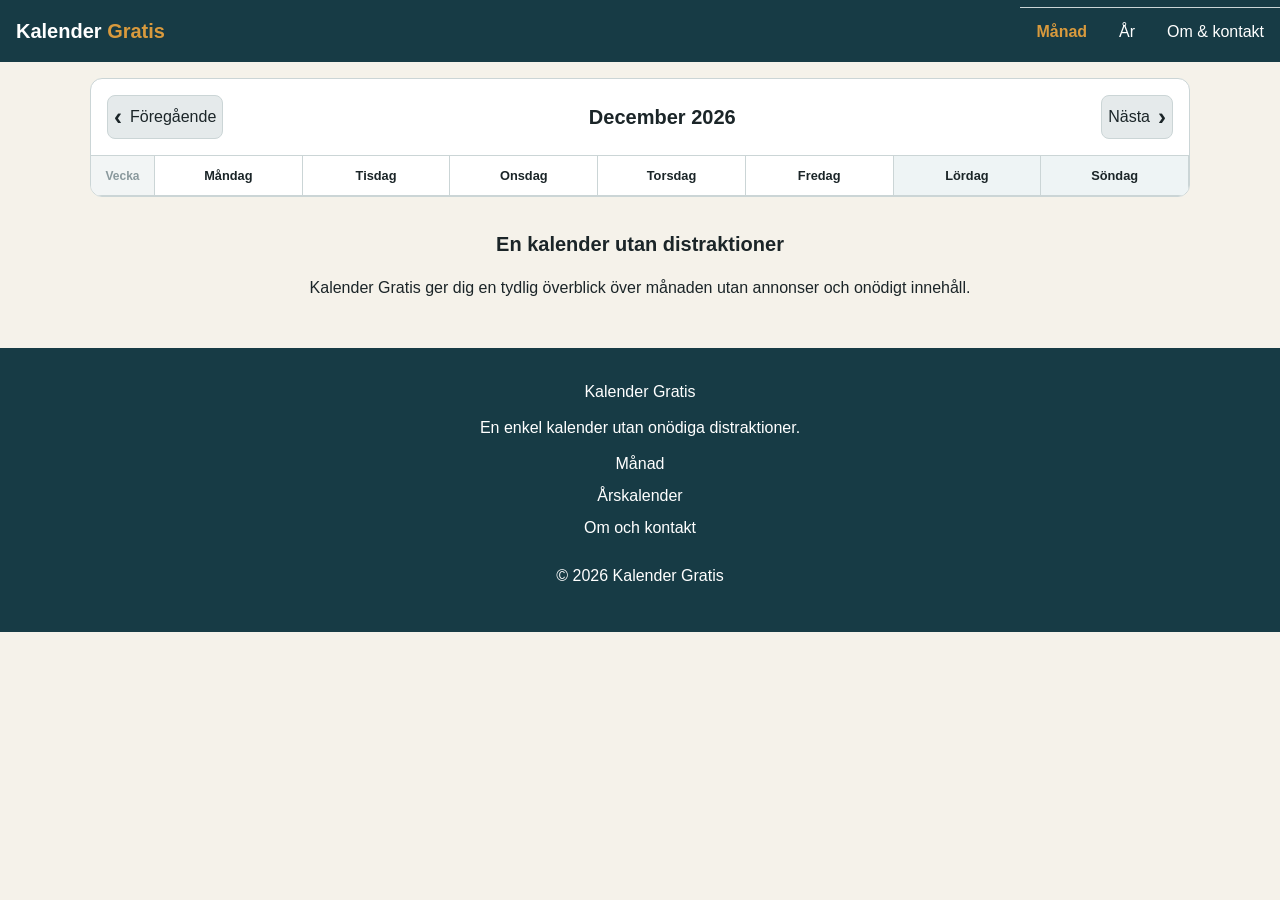
==== index.html @ 6586963d "Skapar vecka/dagar grid med js" ====
<!doctype html>
<html lang="sv">
  <head>
    <meta charset="utf-8" />
    <meta name="viewport" content="width=device-width, initial-scale=1.0" />

    <link rel="stylesheet" href="css/style.css" />

    <title>Månadskalender | Kalender Gratis</title>
  </head>

  <body>
    <header>
      <a href="index.html" class="logo">Kalender <span>Gratis</span></a>

      <button
        type="button"
        class="menu-button"
        aria-label="Öppna meny"
        aria-expanded="false"
        aria-controls="main-navigation"
      >
        <span aria-hidden="true">☰</span>
      </button>

      <nav id="main-navigation" aria-label="Huvudnavigation">
        <ul>
          <li><a href="index.html" aria-current="page">Månad</a></li>
          <li><a href="arskalender.html">År</a></li>
          <li><a href="om.html">Om &amp; kontakt</a></li>
        </ul>
      </nav>
    </header>

    <main>
      <section class="month-calendar" aria-labelledby="month-heading">
        <div class="calendar-controls">
          <button
            type="button"
            id="previous-month"
            aria-label="Visa föregående månad"
          >
            <span class="button-arrow" aria-hidden="true">&lsaquo;</span>
            <span class="button-text">Föregående</span>
          </button>

          <h1 id="month-heading">September 2026</h1>

          <button type="button" id="next-month" aria-label="Visa nästa månad">
            <span class="button-text">Nästa</span>
            <span class="button-arrow" aria-hidden="true">&rsaquo;</span>
          </button>
        </div>

        <div id="calendar" class="calendar-grid">
          <!-- Kalendern skapas med js -->
        </div>
      </section>

      <section class="introduction" aria-labelledby="introduction-heading">
        <h2 id="introduction-heading">En kalender utan distraktioner</h2>

        <p>
          Kalender Gratis ger dig en tydlig överblick över månaden utan annonser
          och onödigt innehåll.
        </p>
      </section>
    </main>

    <footer>
      <p>Kalender Gratis</p>
      <p>En enkel kalender utan onödiga distraktioner.</p>

      <nav aria-label="Sidfotsnavigation">
        <ul>
          <li><a href="index.html">Månad</a></li>
          <li><a href="arskalender.html">Årskalender</a></li>
          <li><a href="om.html">Om och kontakt</a></li>
        </ul>
      </nav>

      <p>&copy; 2026 Kalender Gratis</p>
    </footer>

    <script src="js/navigation.js"></script>
    <script src="js/kalender.js"></script>
  </body>
</html>
---- css/style.css ----
:root {
  --color-primary: #173b45;
  --color-background: #f5f2ea;
  --color-surface: #ffffff;
  --color-weekend: #eef4f5;
  --color-week: #f2f5f5;
  --color-border: #cbd5d6;
  --color-button: #e5eaeb;
  --color-accent: #d99a3d;
  --color-text: #1b2528;
  --color-muted: #8a999d;
}
* {
  box-sizing: border-box;
}

body {
  margin: 0;
  min-height: 100vh;
  background-color: var(--color-background);
  color: var(--color-text);
  font-family: Arial, Helvetica, sans-serif;
  line-height: 1.5;
}

img {
  display: block;
  max-width: 100%;
}

button,
input,
textarea {
  font: inherit;
}

a {
  color: inherit;
}

ul {
  margin: 0;
  padding: 0;
  list-style: none;
}
/* Header och mobilnavigation */

header {
  display: grid;
  grid-template-columns: 1fr auto;
  align-items: center;
  background-color: var(--color-primary);
  color: #ffffff;
}

.logo {
  padding: 1rem;
  font-size: 1.25rem;
  font-weight: bold;
  text-decoration: none;
}

.logo span {
  color: var(--color-accent);
}

.menu-button {
  margin-right: 1rem;
  padding: 0.4rem 0.6rem;
  border: 0;
  background-color: transparent;
  color: #ffffff;
  font-size: 1.5rem;
  cursor: pointer;
}

header nav {
  display: none;
  grid-column: 1 / -1;
  border-top: 1px solid var(--color-border);
}

header nav.open {
  display: block;
}

header nav a {
  display: block;
  padding: 0.75rem 1rem;
  text-align: center;
  text-decoration: none;
}

header nav a:hover,
header nav a:focus-visible {
  background-color: rgba(255, 255, 255, 0.1);
}

header nav a[aria-current="page"] {
  color: var(--color-accent);
  font-weight: bold;
}

/* Footer */

footer {
  padding: 2rem 1rem;
  background-color: var(--color-primary);
  color: #ffffff;
  text-align: center;
}

footer p {
  margin: 0 0 0.75rem;
}

footer ul {
  margin-bottom: 1.5rem;
}

footer li {
  margin-bottom: 0.5rem;
}

footer a {
  text-decoration: none;
}

footer a:hover,
footer a:focus-visible {
  color: var(--color-accent);
  text-decoration: underline;
}

/* Döljer knapptexterna i mobilversionen */
.button-text {
  display: none;
}

/* Sidans huvudinnehåll */

main {
  padding: 1rem;
}

/* Månadskalender */

.month-calendar {
  max-width: 1100px;
  margin: 0 auto;
  overflow: hidden;
  border: 1px solid var(--color-border);
  border-radius: 0.75rem;
  background-color: var(--color-surface);
}

.calendar-controls {
  display: grid;
  grid-template-columns: auto 1fr auto;
  gap: 0.5rem;
  align-items: center;
  padding: 1rem;
}

.calendar-controls h1 {
  margin: 0;
  font-size: 1.25rem;
  text-align: center;
}

.calendar-controls button {
  display: flex;
  min-width: 2.75rem;
  min-height: 2.75rem;
  align-items: center;
  justify-content: center;
  border: 1px solid var(--color-border);
  border-radius: 0.5rem;
  background-color: var(--color-button);
  color: var(--color-text);
  cursor: pointer;
}

.calendar-controls button:hover,
.calendar-controls button:focus-visible {
  background-color: var(--color-accent);
}

.button-arrow {
  font-size: 1.5rem;
  font-weight: bold;
  line-height: 1;
}

/* Kalenderrutnät */

.calendar-grid {
  display: grid;
  grid-template-columns: 2rem repeat(7, 1fr);
  border-top: 1px solid var(--color-border);
}

.weekday,
.week-number,
.calendar-day {
  display: grid;
  min-width: 0;
  min-height: 3rem;
  place-items: center;
  border-right: 1px solid var(--color-border);
  border-bottom: 1px solid var(--color-border);
}

.weekday-short {
  display: inline;
}

.weekday-full {
  display: none;
}

.weekday {
  min-height: 2.5rem;
  font-size: 0.8rem;
  font-weight: bold;
}

.week-label,
.week-number {
  background-color: var(--color-week);
  color: var(--color-muted);
  font-size: 0.75rem;
}

.weekend {
  background-color: var(--color-weekend);
}

.muted {
  color: var(--color-muted);
}

/* Introduktion */

.introduction {
  max-width: 700px;
  margin: 2rem auto;
  text-align: center;
}

.introduction h2 {
  margin-top: 0;
  font-size: 1.25rem;
}

.introduction p {
  margin-bottom: 0;
}

/* Desktop */

@media (min-width: 768px) {
  .menu-button {
    display: none;
  }

  header nav {
    display: block;
    grid-column: auto;
  }

  header nav ul {
    display: flex;
  }

  /* Visar knapptexterna på större skärmar */
  .button-text {
    display: inline;
  }

  .calendar-controls button {
    gap: 0.5rem;
  }
  
  /* Visar fullständiga namn på veckodagar på desktop */

  .weekday-short {
    display: none;
  }

  .weekday-full {
    display: inline;
  }

  .calendar-grid {
    grid-template-columns: 4rem repeat(7, 1fr);
  }
}
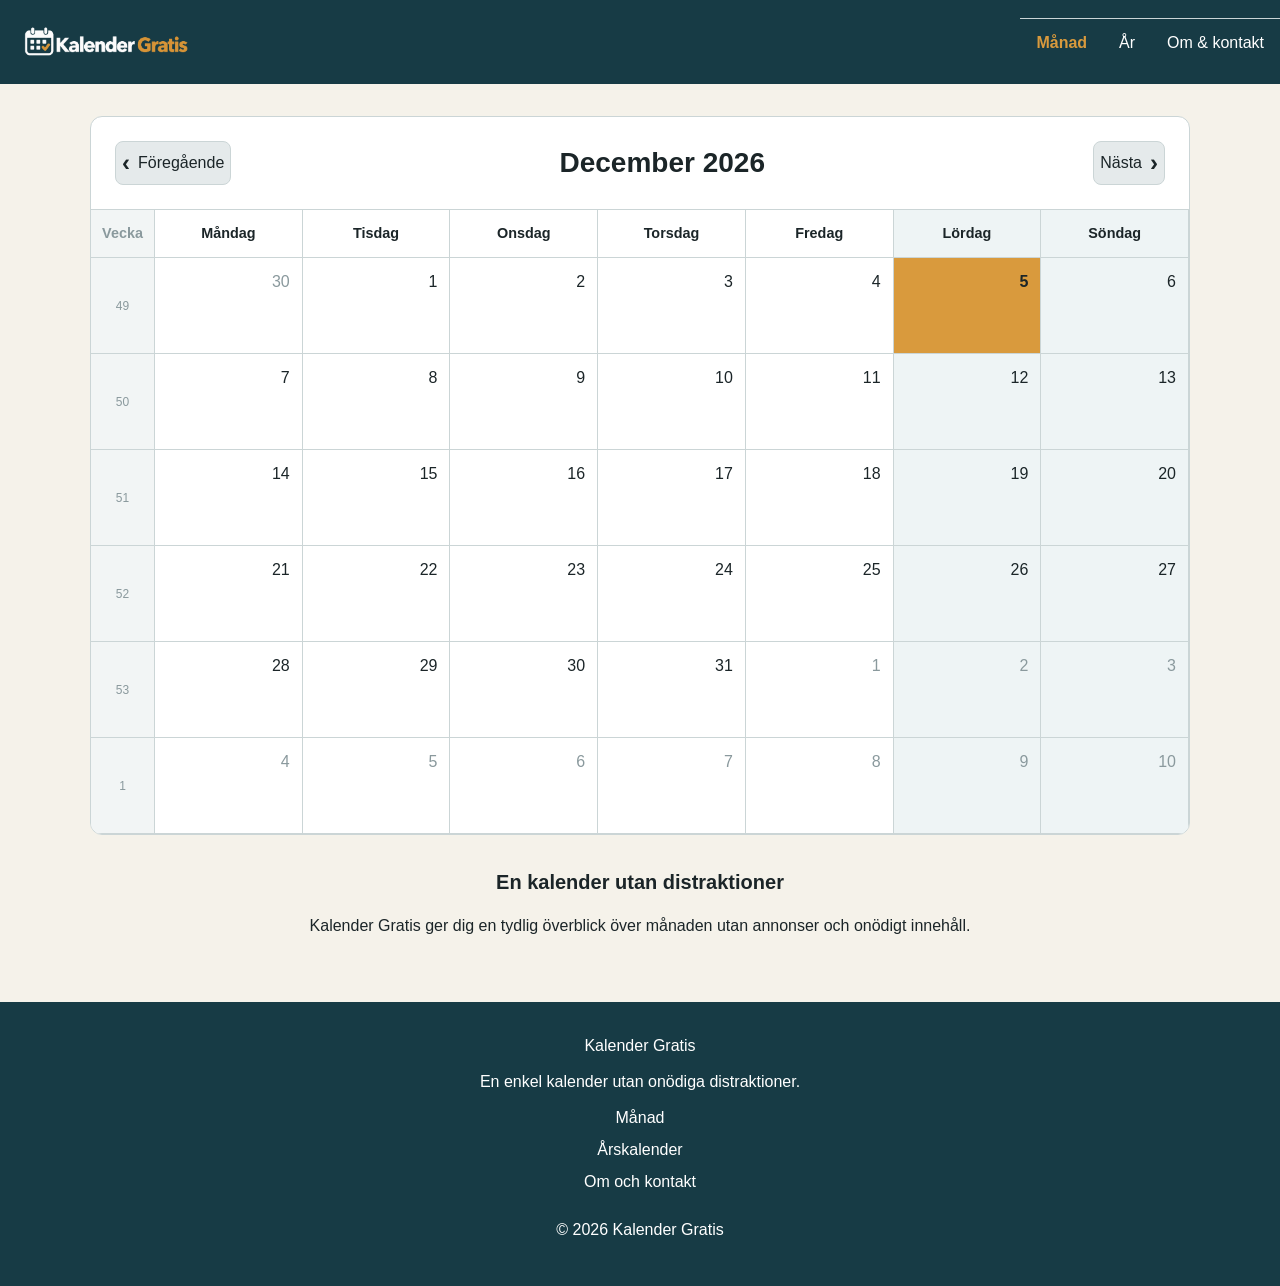
==== commit 2e78bf49: "Ändrat logotyp till png bild" ====
--- a/index.html
+++ b/index.html
@@ -11,7 +11,9 @@
 
   <body>
     <header>
-      <a href="index.html" class="logo">Kalender <span>Gratis</span></a>
+      <a href="index.html" class="logo">
+        <img src="images/logotyp-header.png" alt="Kalender Gratis" />
+      </a>
 
       <button
         type="button"
--- a/css/style.css
+++ b/css/style.css
@@ -60,10 +60,6 @@
   text-decoration: none;
 }
 
-.logo span {
-  color: var(--color-accent);
-}
-
 .menu-button {
   margin-right: 1rem;
   padding: 0.4rem 0.6rem;
@@ -240,6 +236,12 @@
   color: var(--color-muted);
 }
 
+.today {
+  background-color: var(--color-accent);
+  color: var(--color-text);
+  font-weight: bold;
+}
+
 /* Introduktion */
 
 .introduction {
@@ -257,6 +259,75 @@
   margin-bottom: 0;
 }
 
+/* Årskalender */
+
+.year-calendar {
+  max-width: 1100px;
+  margin: 0 auto;
+}
+
+.year-grid {
+  display: grid;
+  gap: 1rem;
+}
+
+.year-month {
+  overflow: hidden;
+  border: 1px solid var(--color-border);
+  border-radius: 0.75rem;
+  background-color: var(--color-surface);
+}
+
+.year-month h2 {
+  margin: 0;
+  padding: 0.75rem;
+  color: var(--color-primary);
+  font-size: 1.1rem;
+  text-align: center;
+}
+
+.year-month-grid {
+  display: grid;
+  grid-template-columns: 1.75rem repeat(7, 1fr);
+  border-top: 1px solid var(--color-border);
+}
+
+.year-weekday,
+.year-week-number,
+.year-day {
+  display: grid;
+  min-width: 0;
+  min-height: 2rem;
+  place-items: center;
+  border-right: 1px solid var(--color-border);
+  border-bottom: 1px solid var(--color-border);
+  font-size: 0.75rem;
+}
+
+.year-weekday {
+  font-weight: bold;
+}
+
+.year-week-number {
+  background-color: var(--color-week);
+  color: var(--color-muted);
+  font-size: 0.7rem;
+}
+
+.year-month-grid > :nth-child(8n) {
+  border-right: 0;
+}
+
+.logo {
+  display: block;
+  padding: 0.75rem 1rem;
+}
+
+.logo img {
+  width: 180px;
+  height: auto;
+}
+
 /* Desktop */
 
 @media (min-width: 768px) {
@@ -281,7 +352,7 @@
   .calendar-controls button {
     gap: 0.5rem;
   }
-  
+
   /* Visar fullständiga namn på veckodagar på desktop */
 
   .weekday-short {
@@ -295,4 +366,45 @@
   .calendar-grid {
     grid-template-columns: 4rem repeat(7, 1fr);
   }
-}
+
+  main {
+    padding: 2rem;
+  }
+
+  /* Månadskalender */
+
+  .calendar-controls {
+    padding: 1.5rem;
+  }
+
+  .calendar-controls h1 {
+    font-size: 1.75rem;
+  }
+
+  .calendar-day {
+    min-height: 6rem;
+    align-items: start;
+    justify-items: end;
+    padding: 0.75rem;
+  }
+
+  .weekday {
+    min-height: 3rem;
+    font-size: 0.9rem;
+  }
+
+  /* Årskalender */
+
+  .year-grid {
+    grid-template-columns: repeat(2, 1fr);
+    gap: 1.5rem;
+  }
+}
+
+/* Visar tre kolumner av årskalender på bredare skärmar  */
+
+@media (min-width: 1100px) {
+  .year-grid {
+    grid-template-columns: repeat(3, 1fr);
+  }
+}
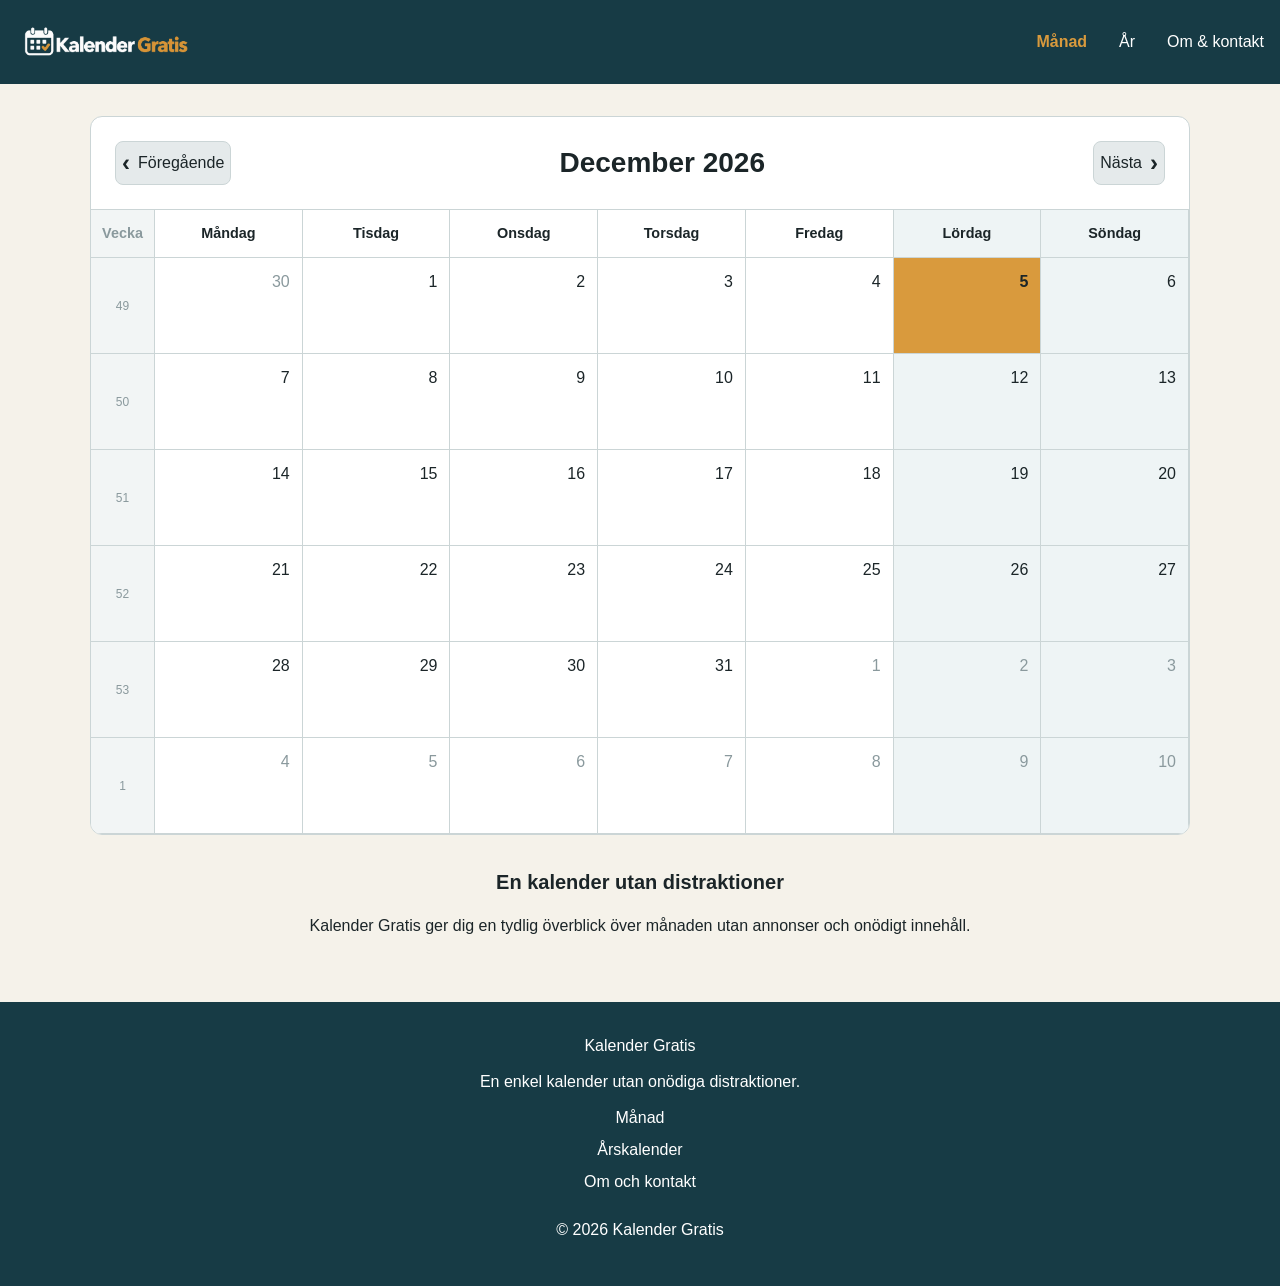
==== commit a0b2cb43: "Skapat klickbara länkar i månadskalender" ====
--- a/index.html
+++ b/index.html
@@ -46,7 +46,11 @@
             <span class="button-text">Föregående</span>
           </button>
 
-          <h1 id="month-heading">September 2026</h1>
+          <h1 id="month-heading">
+            <a href="arskalender.html?year=2026" id="year-link">
+              September 2026
+            </a>
+          </h1>
 
           <button type="button" id="next-month" aria-label="Visa nästa månad">
             <span class="button-text">Nästa</span>
--- a/css/style.css
+++ b/css/style.css
@@ -164,6 +164,19 @@
   text-align: center;
 }
 
+.calendar-controls h1 a {
+  color: inherit;
+  text-decoration: none;
+}
+
+.calendar-controls h1 a:hover,
+.calendar-controls h1 a:focus-visible,
+.year-month h2 a:hover,
+.year-month h2 a:focus-visible {
+  color: var(--color-accent);
+  text-decoration: underline;
+}
+
 .calendar-controls button {
   display: flex;
   min-width: 2.75rem;
@@ -280,10 +293,16 @@
 
 .year-month h2 {
   margin: 0;
-  padding: 0.75rem;
   color: var(--color-primary);
   font-size: 1.1rem;
   text-align: center;
+}
+
+.year-month h2 a {
+  display: block;
+  padding: 0.75rem;
+  color: inherit;
+  text-decoration: none;
 }
 
 .year-month-grid {
@@ -338,6 +357,7 @@
   header nav {
     display: block;
     grid-column: auto;
+    border-top: 0;
   }
 
   header nav ul {
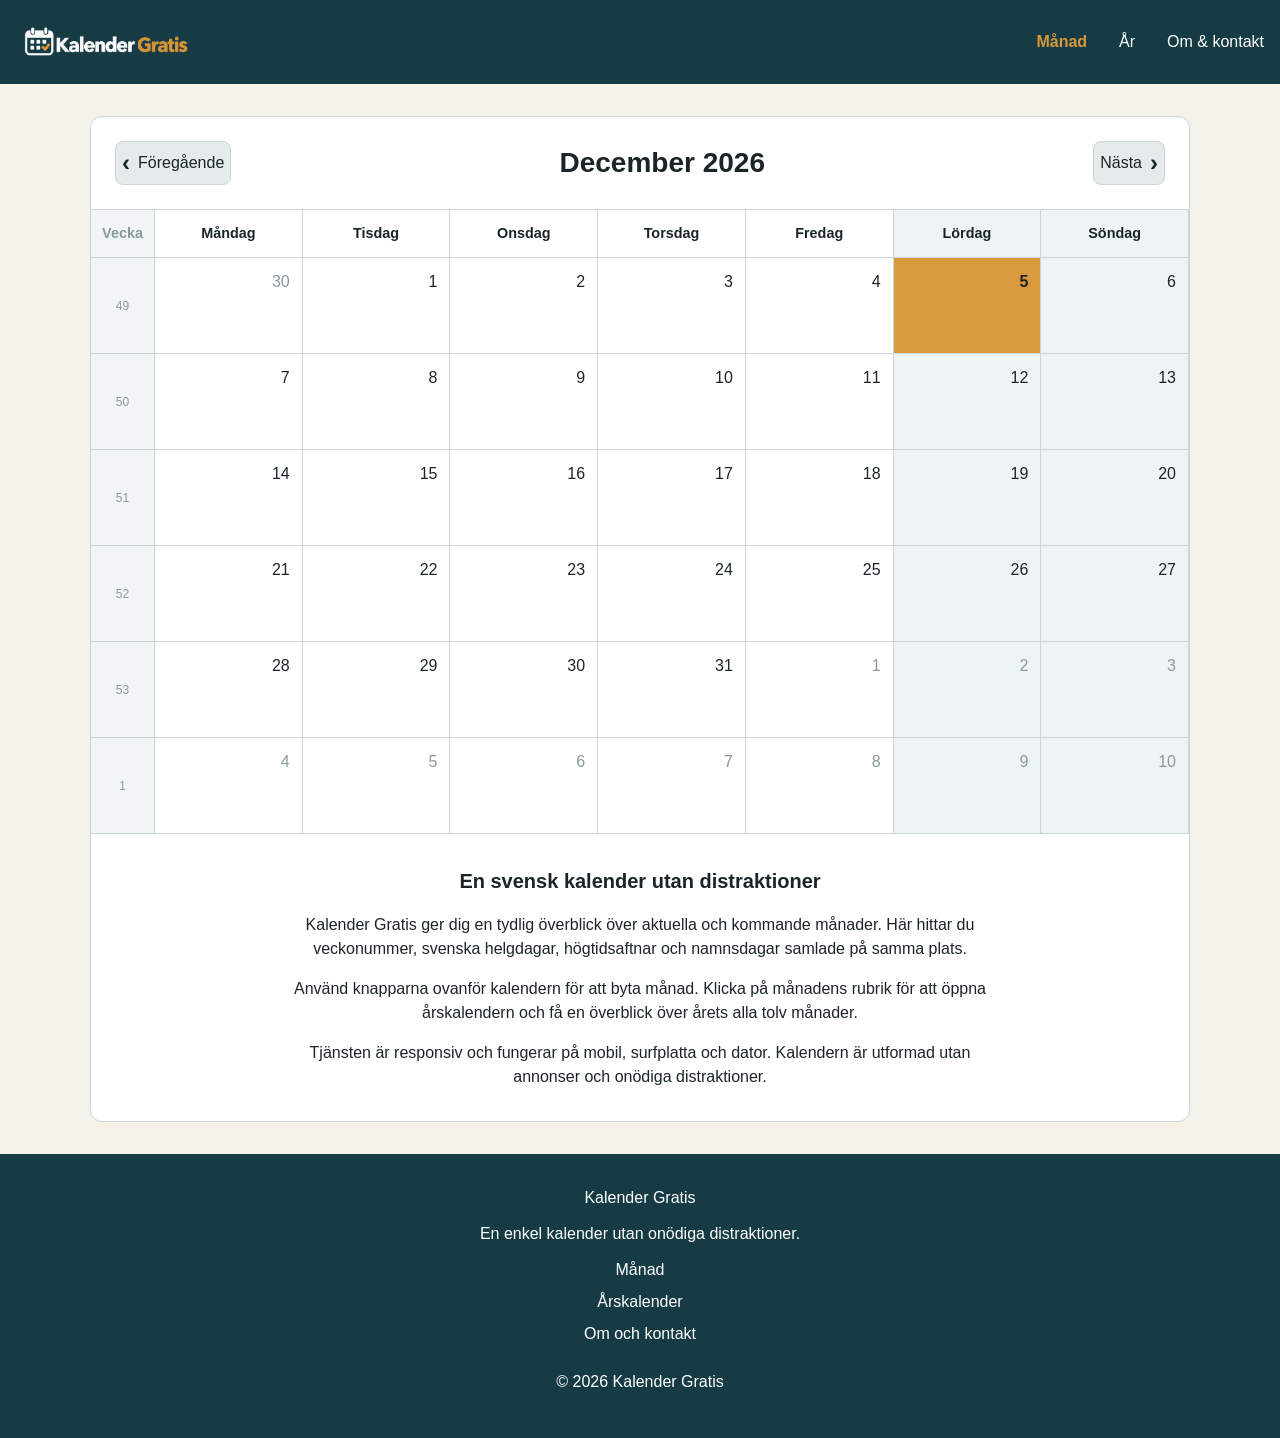
==== commit e2b30a29: "Uppdaterade texter om sidan" ====
--- a/index.html
+++ b/index.html
@@ -59,18 +59,45 @@
         </div>
 
         <div id="calendar" class="calendar-grid">
+          <ul
+            class="calendar-legend"
+            aria-label="Förklaring till kalenderns markeringar"
+          >
+            <li>
+              <span
+                class="legend-marker public-marker"
+                aria-hidden="true"
+              ></span>
+              Röd dag
+            </li>
+
+            <li>
+              <span class="legend-marker eve-marker" aria-hidden="true"></span>
+              Högtidsafton
+            </li>
+          </ul>
           <!-- Kalendern skapas med js -->
         </div>
-      </section>
+            <section class="introduction" aria-labelledby="introduction-heading">
+            <h2 id="introduction-heading">En svensk kalender utan distraktioner</h2>
 
-      <section class="introduction" aria-labelledby="introduction-heading">
-        <h2 id="introduction-heading">En kalender utan distraktioner</h2>
+            <p>
+                Kalender Gratis ger dig en tydlig överblick över aktuella och kommande
+                månader. Här hittar du veckonummer, svenska helgdagar, högtidsaftnar och
+                namnsdagar samlade på samma plats.
+            </p>
 
-        <p>
-          Kalender Gratis ger dig en tydlig överblick över månaden utan annonser
-          och onödigt innehåll.
-        </p>
-      </section>
+            <p>
+                Använd knapparna ovanför kalendern för att byta månad. Klicka på månadens
+                rubrik för att öppna årskalendern och få en överblick över årets alla tolv
+                månader.
+            </p>
+
+            <p>
+                Tjänsten är responsiv och fungerar på mobil, surfplatta och dator. Kalendern
+                är utformad utan annonser och onödiga distraktioner.
+            </p>
+            </section>
     </main>
 
     <footer>
@@ -89,6 +116,7 @@
     </footer>
 
     <script src="js/navigation.js"></script>
+    <script src="js/kalenderdata.js"></script>
     <script src="js/kalender.js"></script>
   </body>
 </html>
--- a/css/style.css
+++ b/css/style.css
@@ -54,10 +54,14 @@
 }
 
 .logo {
-  padding: 1rem;
-  font-size: 1.25rem;
-  font-weight: bold;
+  display: block;
+  padding: 0.75rem 1rem;
   text-decoration: none;
+}
+
+.logo img {
+  width: 180px;
+  height: auto;
 }
 
 .menu-button {
@@ -255,6 +259,32 @@
   font-weight: bold;
 }
 
+/* Markerar officiella röda dagar */
+
+/* Markerar officiella röda dagar */
+
+.public-holiday {
+  background-color: #fbe9e7;
+  color: #8f1d14;
+  box-shadow: inset 0 0.25rem 0 #b42318;
+  font-weight: bold;
+}
+
+/* Markerar högtidsaftnar som inte är officiella röda dagar */
+
+.holiday-eve {
+  background-color: #fff4d6;
+  color: #6b4700;
+  box-shadow: inset 0 0.25rem 0 var(--color-accent);
+  font-weight: bold;
+}
+
+/* Döljer helgdagens namn i den mindre mobilvyn */
+
+.holiday-name {
+  display: none;
+}
+
 /* Introduktion */
 
 .introduction {
@@ -337,14 +367,234 @@
   border-right: 0;
 }
 
-.logo {
+/* Om Kalender Gratis */
+
+.about h1 {
+  margin-top: 0;
+  color: var(--color-primary);
+  font-size: 1.5rem;
+  text-align: center;
+}
+
+.about p {
+  max-width: 75ch;
+  margin: 0 auto 1rem;
+  text-align: left;
+}
+
+.about p:last-child {
+  margin-bottom: 0;
+}
+
+/* Funktioner */
+
+.features > h2 {
+  text-align: center;
+}
+
+.feature-list {
+  display: grid;
+  gap: 1rem;
+}
+
+.feature-list article {
+  padding: 1.5rem;
+  border: 1px solid var(--color-border);
+  border-top: 0.3rem solid var(--color-accent);
+  border-radius: 0.75rem;
+  background-color: var(--color-surface);
+}
+
+.feature-list h3 {
+  margin-top: 0;
+  color: var(--color-primary);
+}
+
+.feature-list p {
+  margin-bottom: 0;
+}
+
+/* Kontaktsektion */
+
+.contact {
+  display: grid;
+  gap: 1rem;
+}
+
+.contact-details,
+#contact-form {
+  padding: 1.5rem;
+  border: 1px solid var(--color-border);
+  border-radius: 0.75rem;
+  background-color: var(--color-surface);
+}
+
+.contact h2 {
+  margin-top: 0;
+  color: var(--color-primary);
+}
+
+.contact-details a {
+  color: var(--color-primary);
+}
+
+.contact-details a:hover,
+.contact-details a:focus-visible {
+  color: var(--color-accent);
+}
+
+/* Kontaktformulär */
+
+#contact-form > div {
+  margin-bottom: 1rem;
+}
+
+#contact-form label {
   display: block;
+  margin-bottom: 0.25rem;
+  font-weight: bold;
+}
+
+#contact-form input,
+#contact-form textarea {
+  width: 100%;
+  padding: 0.75rem;
+  border: 1px solid var(--color-border);
+  border-radius: 0.4rem;
+  background-color: #ffffff;
+  color: var(--color-text);
+}
+
+#contact-form textarea {
+  resize: vertical;
+}
+
+#contact-form input:focus,
+#contact-form textarea:focus {
+  border-color: var(--color-primary);
+  outline: 2px solid var(--color-accent);
+  outline-offset: 1px;
+}
+
+#contact-form input[aria-invalid="true"],
+#contact-form textarea[aria-invalid="true"] {
+  border-color: #b42318;
+}
+
+#contact-form button {
+  padding: 0.75rem 1.5rem;
+  border: 0;
+  border-radius: 0.5rem;
+  background-color: var(--color-primary);
+  color: #ffffff;
+  font-weight: bold;
+  cursor: pointer;
+}
+
+#contact-form button:hover,
+#contact-form button:focus-visible {
+  background-color: var(--color-accent);
+  color: var(--color-text);
+}
+
+/* Reserverar plats för formulärets felmeddelanden */
+
+.error-message {
+  min-height: 1.25rem;
+  margin: 0.25rem 0 0;
+  color: #b42318;
+  font-size: 0.875rem;
+}
+
+#form-feedback {
+  margin-bottom: 0;
+  font-weight: bold;
+}
+
+/* Förklaring till kalenderns färgmarkeringar */
+
+.calendar-legend {
+  display: flex;
+  flex-wrap: wrap;
+  gap: 1rem;
   padding: 0.75rem 1rem;
-}
-
-.logo img {
-  width: 180px;
-  height: auto;
+  border-top: 1px solid var(--color-border);
+  font-size: 0.8rem;
+}
+
+.calendar-legend li {
+  display: flex;
+  gap: 0.4rem;
+  align-items: center;
+}
+
+.legend-marker {
+  width: 0.8rem;
+  height: 0.8rem;
+  border-radius: 0.2rem;
+}
+
+.public-marker {
+  background-color: #b42318;
+}
+
+.eve-marker {
+  background-color: var(--color-accent);
+}
+
+/* Döljer namnsdagarna i den mobilkalendern */
+
+.nameday-name {
+  display: none;
+}
+
+/* Om-sidans innehåll */
+
+.about,
+.features,
+.data-source,
+.contact {
+  max-width: 1100px;
+  margin: 0 auto 2rem;
+}
+
+.about,
+.data-source {
+  padding: 1.5rem;
+  border: 1px solid var(--color-border);
+  border-radius: 0.75rem;
+  background-color: var(--color-surface);
+}
+
+.about h1,
+.data-source h2 {
+  margin-top: 0;
+}
+
+.about p,
+.data-source p {
+  max-width: 75ch;
+}
+
+.data-source {
+  border-left: 0.4rem solid var(--color-accent);
+}
+
+.data-source a {
+  color: var(--color-primary);
+  font-weight: bold;
+}
+
+.data-source a:hover,
+.data-source a:focus-visible {
+  color: var(--color-accent);
+  text-decoration-thickness: 0.15rem;
+}
+
+.source-note {
+  margin-bottom: 0;
+  color: var(--color-muted);
+  font-size: 0.9rem;
 }
 
 /* Desktop */
@@ -419,6 +669,40 @@
     grid-template-columns: repeat(2, 1fr);
     gap: 1.5rem;
   }
+
+  /* Om- och kontaktsida */
+
+  .feature-list {
+    grid-template-columns: repeat(3, 1fr);
+  }
+
+  .contact {
+    grid-template-columns: repeat(2, 1fr);
+    gap: 1.5rem;
+  }
+
+  /* Visar helgdagarnas namn i större kalenderceller */
+
+  .holiday-name {
+    display: block;
+    max-width: 100%;
+    font-size: 0.7rem;
+    font-weight: normal;
+    line-height: 1.2;
+    text-align: right;
+  }
+}
+
+/* Visar namnsdagar i månadskalenderns större datumrutor */
+
+.nameday-name {
+  display: block;
+  max-width: 100%;
+  color: var(--color-muted);
+  font-size: 0.65rem;
+  font-weight: normal;
+  line-height: 1.2;
+  text-align: right;
 }
 
 /* Visar tre kolumner av årskalender på bredare skärmar  */
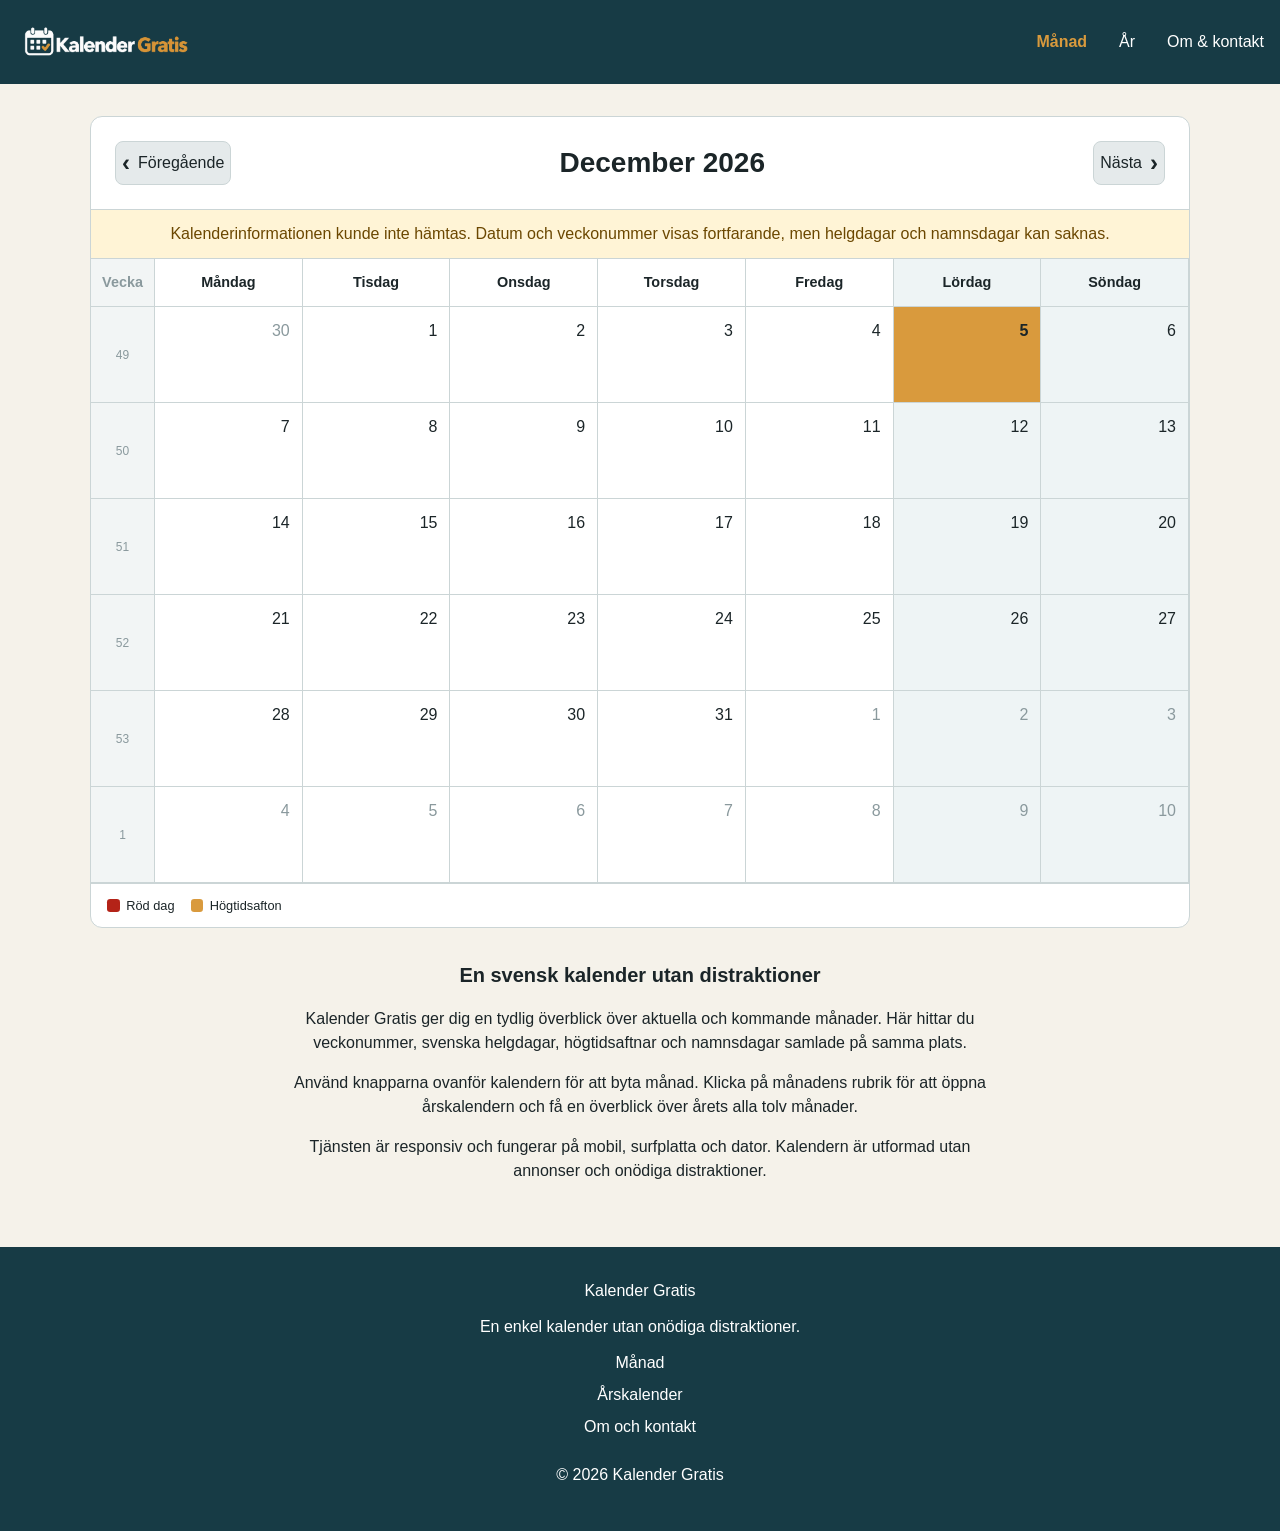
==== commit fde7efcf: "Skapat readme samt städat kod" ====
--- a/index.html
+++ b/index.html
@@ -58,46 +58,53 @@
           </button>
         </div>
 
+        <p
+          id="calendar-status"
+          class="calendar-status"
+          role="status"
+          aria-live="polite"
+        ></p>
+
         <div id="calendar" class="calendar-grid">
-          <ul
-            class="calendar-legend"
-            aria-label="Förklaring till kalenderns markeringar"
-          >
-            <li>
-              <span
-                class="legend-marker public-marker"
-                aria-hidden="true"
-              ></span>
-              Röd dag
-            </li>
+          <!-- Kalendern skapas med JavaScript -->
+        </div>
 
-            <li>
-              <span class="legend-marker eve-marker" aria-hidden="true"></span>
-              Högtidsafton
-            </li>
-          </ul>
-          <!-- Kalendern skapas med js -->
-        </div>
-            <section class="introduction" aria-labelledby="introduction-heading">
-            <h2 id="introduction-heading">En svensk kalender utan distraktioner</h2>
+        <ul
+          class="calendar-legend"
+          aria-label="Förklaring till kalenderns markeringar"
+        >
+          <li>
+            <span class="legend-marker public-marker" aria-hidden="true"></span>
+            Röd dag
+          </li>
 
-            <p>
-                Kalender Gratis ger dig en tydlig överblick över aktuella och kommande
-                månader. Här hittar du veckonummer, svenska helgdagar, högtidsaftnar och
-                namnsdagar samlade på samma plats.
-            </p>
+          <li>
+            <span class="legend-marker eve-marker" aria-hidden="true"></span>
+            Högtidsafton
+          </li>
+        </ul>
+      </section>
 
-            <p>
-                Använd knapparna ovanför kalendern för att byta månad. Klicka på månadens
-                rubrik för att öppna årskalendern och få en överblick över årets alla tolv
-                månader.
-            </p>
+      <section class="introduction" aria-labelledby="introduction-heading">
+        <h2 id="introduction-heading">En svensk kalender utan distraktioner</h2>
 
-            <p>
-                Tjänsten är responsiv och fungerar på mobil, surfplatta och dator. Kalendern
-                är utformad utan annonser och onödiga distraktioner.
-            </p>
-            </section>
+        <p>
+          Kalender Gratis ger dig en tydlig överblick över aktuella och kommande
+          månader. Här hittar du veckonummer, svenska helgdagar, högtidsaftnar
+          och namnsdagar samlade på samma plats.
+        </p>
+
+        <p>
+          Använd knapparna ovanför kalendern för att byta månad. Klicka på
+          månadens rubrik för att öppna årskalendern och få en överblick över
+          årets alla tolv månader.
+        </p>
+
+        <p>
+          Tjänsten är responsiv och fungerar på mobil, surfplatta och dator.
+          Kalendern är utformad utan annonser och onödiga distraktioner.
+        </p>
+      </section>
     </main>
 
     <footer>
--- a/css/style.css
+++ b/css/style.css
@@ -154,6 +154,21 @@
   background-color: var(--color-surface);
 }
 
+/* Visar status och fel vid hämtning av kalenderdata */
+
+.calendar-status {
+  margin: 0;
+  padding: 0.75rem 1rem;
+  border-top: 1px solid var(--color-border);
+  background-color: #fff4d6;
+  color: #6b4700;
+  text-align: center;
+}
+
+.calendar-status:empty {
+  display: none;
+}
+
 .calendar-controls {
   display: grid;
   grid-template-columns: auto 1fr auto;
@@ -691,18 +706,18 @@
     line-height: 1.2;
     text-align: right;
   }
-}
-
-/* Visar namnsdagar i månadskalenderns större datumrutor */
-
-.nameday-name {
-  display: block;
-  max-width: 100%;
-  color: var(--color-muted);
-  font-size: 0.65rem;
-  font-weight: normal;
-  line-height: 1.2;
-  text-align: right;
+
+  /* Visar namnsdagar i månadskalenderns större datumrutor */
+
+  .nameday-name {
+    display: block;
+    max-width: 100%;
+    color: var(--color-muted);
+    font-size: 0.65rem;
+    font-weight: normal;
+    line-height: 1.2;
+    text-align: right;
+  }
 }
 
 /* Visar tre kolumner av årskalender på bredare skärmar  */
